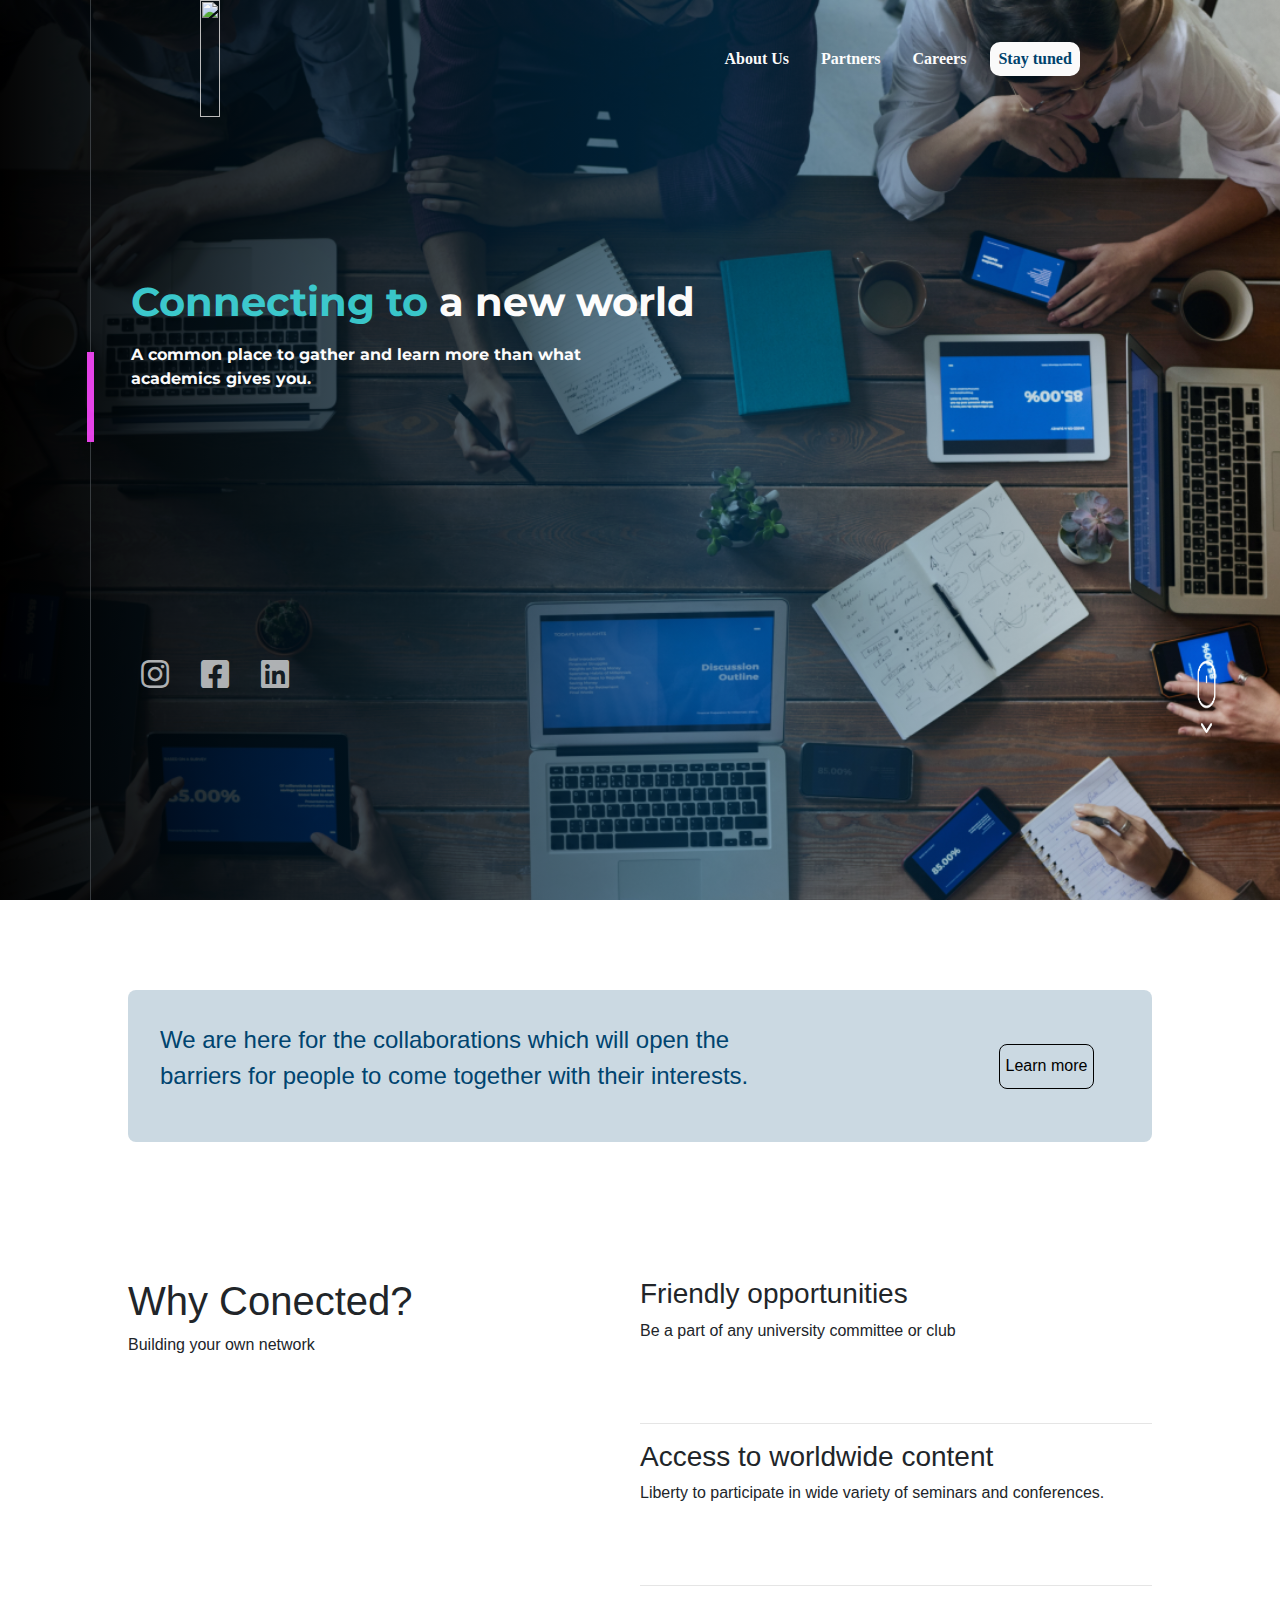
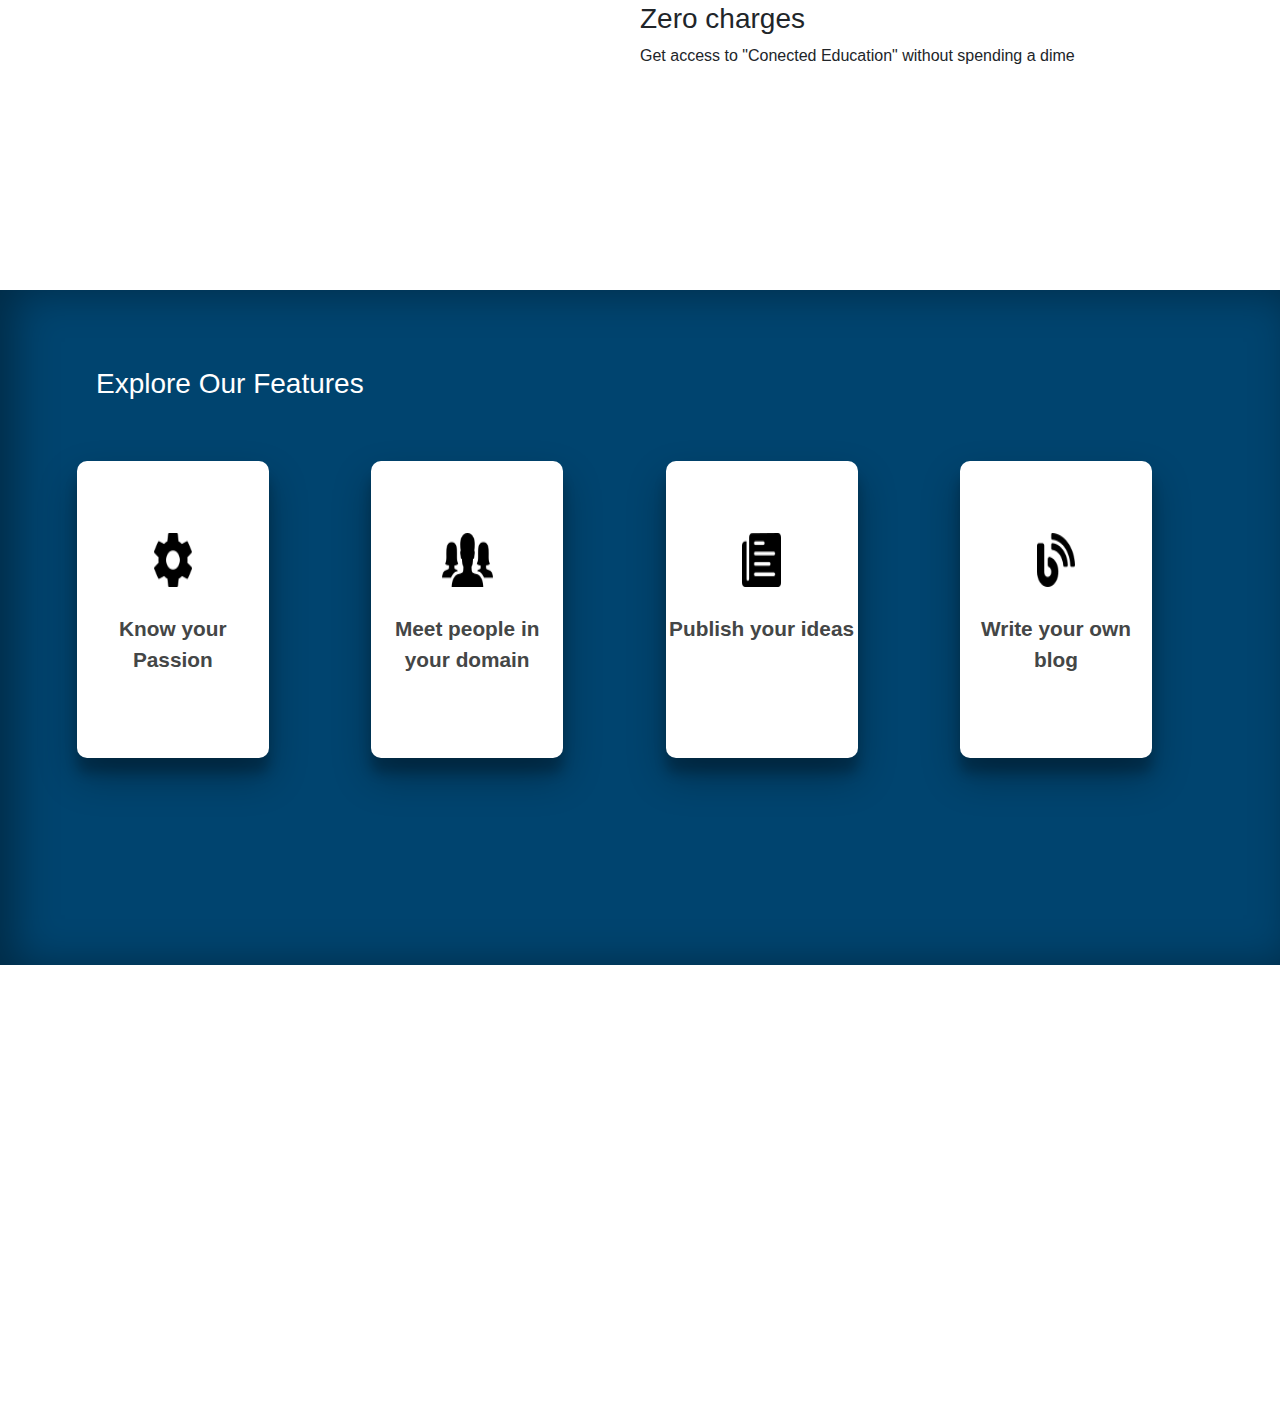
==== index.html @ a960a150 "Rename homepage.html to index.html" ====
<!DOCTYPE html>
<html lang="en">

<head>
    <meta charset="UTF-8">
    <meta http-equiv="X-UA-Compatible" content="IE=edge">
    <meta name="viewport" content="width=device-width, initial-scale=1.0">
    <link rel="stylesheet" href="./homepage.css">
    <link rel="stylesheet" href="https://maxcdn.bootstrapcdn.com/bootstrap/4.0.0/css/bootstrap.min.css" integrity="sha384-Gn5384xqQ1aoWXA+058RXPxPg6fy4IWvTNh0E263XmFcJlSAwiGgFAW/dAiS6JXm" crossorigin="anonymous">
    <link href="https://cdnjs.cloudflare.com/ajax/libs/font-awesome/5.13.0/css/all.min.css" rel="stylesheet">
    <title>Conected</title>
</head>

<body>

    <div class="landing">
        <div class="layer">
            <div class="vertical"></div>
            <div class="vert2"></div>
            <nav class="navbar_main">
                <div class="logo"><img src="./About us/conected logo W.png" alt="" srcset=""></div>
                <a href="#" class="toggle-button">
                    <span class="bar"></span>
                    <span class="bar"></span>
                    <span class="bar"></span>
                </a>
                <div class="art_links">
                    <ul>
                        <li><a href="#" class="not_btn">About Us</a></li>
                        <li><a href="#" class="not_btn">Partners</a></li>
                        <li><a href="#" class="not_btn">Careers</a></li>
                        <div class="stay-btn">
                            <li><a href="#">Stay tuned</a></li>
                        </div>
                    </ul>
                </div>
            </nav>

            <div class="connect">
                <p class="connecting"><span>Connecting to </span>a new world</p>

                <div class="connect2">
                    <p>A common place to gather and learn more than what academics gives you.</p>
                </div>
            </div>

            <div class="scroll">
                <div class="scrolling">
                    <a href="#why"><img src="./Conected Assests/Mouse-Scroll.gif" alt="scroll-gif"></a>
                </div>

                <div class="icons">
                    <a href=""><i class="fab fa-instagram fa-2x"></i></a>
                    <a href=""><i class="fab fa-facebook-square fa-2x"></i></a>
                    <a href="https://www.linkedin.com/company/conected-edu/"><i class="fab fa-linkedin fa-2x"></i></a>
                </div>
            </div>

        </div>
    </div>

    <div class="why" id="why">
        <div class="learn-box">
            <div class="collab">
                <p>We are here for the collaborations which will open the barriers for people to come together with their interests.
                </p>
            </div>

            <div class="learn-btn">
                <button>Learn more</button>
            </div>
        </div>

        <div class="box">
            <div class="one">
                <h1>Why Conected?</h1>
                <p>Building your own network</p>
            </div>
            <div class="two">
                <div class="first">
                    <h3>Friendly opportunities</h3>
                    <p>Be a part of any university committee or club</p> <br><br>
                    <hr>
                </div>
                <div class="second">
                    <h3>Access to worldwide content</h3>
                    <p>Liberty to participate in wide variety of seminars and conferences.</p> <br><br>
                    <hr>
                </div>
                <div class="third">
                    <h3>Zero charges</h3>
                    <p>Get access to "Conected Education" without spending a dime</p>
                </div>
            </div>
        </div>
    </div>

    <div class="cards-section">
        <div class="explore">
            <h3>Explore Our Features</h3>
        </div>

        <div class="cards">
            <div class="card1">
                <img src="./Conected Assests/passion.png" alt="...">
                <p>Know your Passion</p>
            </div>

            <div class="card1">
                <img src="./Conected Assests/people.png" alt="..." class="people" id="people">
                <p>Meet people in your domain</p>
            </div>

            <div class="card1">
                <img src="./Conected Assests/ideas.png" alt="...">
                <p>Publish your ideas</p>
            </div>

            <div class="card1">
                <img src="./Conected Assests/blog.png" alt="...">
                <p class="blog-txt">Write your own blog</p>
            </div>
        </div>
    </div>

    <div class="trial"></div>

    <script>
        const toggleButton = document.getElementsByClassName('toggle-button')[0]
        const navbarLinks = document.getElementsByClassName('art_links')[0]

        toggleButton.addEventListener('click', () => {
            navbarLinks.classList.toggle('active')
        })
    </script>
</body>

</html>
---- homepage.css ----
@import url("https://fonts.googleapis.com/css2?family=Montserrat&display=swap");
* {
    box-sizing: border-box;
}

html {
    scroll-behavior: smooth;
}

body {
    margin: 0;
    padding: 0;
}


/* Landing Page */

.landing {
    min-height: 100vh;
    max-height: 100vh;
    max-width: 100vw;
    background: url(./Conected\ Assests/banner.png) center no-repeat;
    background-size: cover;
}

.layer {
    background: transparent linear-gradient(90deg, #000000 0%, #00446f86 56%, #80808000 100%) 0% 0% no-repeat padding-box;
    opacity: 0.98;
    min-height: 100vh;
    max-height: 100vh;
}

.vertical {
    position: absolute;
    border-left: 1px solid #363B3F;
    height: 100vh;
    margin-left: 7vw;
}

.vert2 {
    position: absolute;
    border-left: 7px solid #e843eb;
    height: 10vh;
    margin-left: 6.8vw;
    margin-top: 22rem;
}

.navbar_main {
    display: flex;
    position: relative;
    justify-content: space-around;
    align-items: center;
    background-color: transparent;
    color: white;
    gap: 6rem;
    opacity: 1;
}

.logo {
    height: 13vh;
}

.logo img {
    height: 13vh;
    width: 100%;
    opacity: 1;
}

.art_links {
    height: 100%;
}

.art_links ul {
    display: flex;
    margin: 0;
    padding: 0;
}

.art_links li {
    list-style: none;
    height: min-content;
}

.art_links li a {
    display: block;
    text-decoration: none;
    color: white;
    padding: 0.5rem;
    text-align: center;
    font: normal normal bold 1rem Segoe UI;
    letter-spacing: 0px;
    color: #ffffff;
    opacity: 1;
}

.not_btn {
    margin-right: 1rem;
}

.art_links .not_btn:hover {
    background-color: #555;
}

.toggle-button {
    position: absolute;
    top: 0.75rem;
    right: 1rem;
    display: none;
    flex-direction: column;
    justify-content: space-around;
    width: 30px;
    height: 21px;
    margin-top: 30px;
}

.toggle-button .bar {
    height: 3px;
    width: 100%;
    background-color: white;
    border-radius: 10px;
}

.stay-btn {
    display: flex;
    align-items: center;
    justify-content: center;
    border-radius: 10px;
    height: 100%;
    background-color: white;
    /* margin-left: 2rem; */
}

.stay-btn li a {
    color: #00446f;
}

.connect {
    margin-top: 10rem;
    opacity: 1;
    color: white;
    padding-left: 10.2vw;
}

.connecting {
    text-align: left;
    font: normal normal bold 40px/49px Montserrat;
    letter-spacing: 0px;
    opacity: 1;
}

.connecting span {
    color: #39c8cc;
}

.connect2 {
    text-align: left;
    font: normal normal bold 1.28vw/1.5rem Montserrat;
    letter-spacing: 0;
    opacity: 1;
    width: 40vw;
}

.scroll {
    display: inline-flex;
}

.scroll img {
    margin: 26.7vh 0 0 90vw;
    height: 14vh;
    width: 8.5vw;
}

.icons {
    display: inline-flex;
    position: absolute;
    margin: 28vh 0 0 11vw;
}

.icons a {
    color: #b0b3b6;
    margin-right: 2rem;
}

.why {
    height: 100vh;
}

.learn-box {
    display: flex;
    margin: 10vh auto 0 auto;
    padding: 2rem;
    background-color: #cbd9e2;
    font: normal normal normal Segoe UI;
    font-size: 1.5rem;
    color: #00446f;
    width: 80vw;
    border-radius: 8px;
    opacity: 1;
}

.learn-btn {
    width: 25vw;
    display: flex;
    justify-content: right;
    align-items: center;
}

.learn-box button {
    border: 1px solid #000000;
    border-radius: 8px;
    background-color: #cbd9e2;
    font-size: 1rem;
    height: 5vh;
    opacity: 1;
}

.collab {
    width: 48vw;
}

.box {
    display: grid;
    grid-template-columns: 1fr 1fr;
    margin: 15vh 10vw 0 10vw;
}

.explore {
    padding: 6vw 0 3vh 7.5vw;
}

.cards-section {
    background: #00446f 0% 0% no-repeat padding-box;
    box-shadow: inset 14px 1px 43px #00000060;
    opacity: 1;
    color: white;
    height: 75vh;
}

.cards {
    display: flex;
}

.card1 {
    background-color: white;
    width: 15vw;
    height: 33vh;
    border-radius: 10px;
    margin: 2vw 2vw 0 6vw;
    box-shadow: rgba(0, 0, 0, 0.3) 0px 19px 38px, rgba(0, 0, 0, 0.22) 0px 15px 12px;
}

.card1 p {
    text-align: center;
    font: normal normal medium 5rem/5px Montserrat;
    font-size: 1.3rem;
    font-weight: bold;
    letter-spacing: 0px;
    color: #444646;
    opacity: 1;
}

.card1 img {
    height: 6vh;
    width: 3vw;
    margin: 8vh 6vw 2vw 6vw;
}

.card1 .people {
    width: 4vw;
    margin: 8vh 6vw 2vw 5.5vw;
}

.trial {
    height: 50vh;
}


/* Media Queries */

@media (max-width: 1010px) {
    .navbar_main {
        flex-direction: column;
        align-items: flex-start;
    }
    .toggle-button {
        display: flex;
    }
    .art_links {
        display: none;
        width: 100%;
    }
    .art_links ul {
        width: 100%;
        flex-direction: column;
    }
    .art_links ul li {
        width: 100%;
        text-align: center;
    }
    .art_links ul li a {
        text-align: right;
    }
    /* .navbar-links ul li a {
        padding: 0.5rem 1rem;
    } */
    .art_links.active {
        display: flex;
    }
    .stay-btn {
        width: max-content;
        margin-left: auto;
    }
    .logo {
        margin-left: 3rem;
    }
}

@media (max-width: 1150px) {
    .connect2 p {
        font-size: 1.5rem;
    }
}

@media (max-width: 590px) {
    .body {
        min-width: 100vw;
    }
    .connect {
        margin-top: 10vh;
    }
    .vertical {
        display: none;
    }
    .vert2 {
        display: none;
    }
    .navbar .brand-logo img {
        margin-left: -16.5rem;
    }
    .navbar-links li a {
        text-align: center;
        margin-left: -8vw;
    }
    .navbar-links ul li button {
        margin-left: -8vw;
    }
    .toggle-button {
        margin-right: 3rem;
    }
    .cards-section {
        height: 170vh;
    }
    .cards {
        display: flex;
        flex-direction: column;
    }
    .card1 {
        margin: auto;
        width: 50%;
        margin-bottom: 4vh;
    }
    #people {
        width: 25vw;
        margin-left: 12.5vw;
    }
    .card1 img {
        display: block;
        margin-left: 17vw;
        width: 30%;
        height: 30%;
    }
    .scroll img {
        margin-left: 80vw;
        height: 15vh;
        width: 19vw;
        margin-top: 10vh;
    }
    .scroll .icons {
        margin-top: 15vh;
    }
    .connect2 p {
        width: 80vw;
    }
    .brand-logo img {
        margin-left: -15vw;
    }
    .toggle-button {
        right: 0;
    }
    .learn-box {
        display: flex;
        flex-direction: column;
    }
    .learn-box p {
        margin-left: -2vw;
        width: 70vw;
        text-align: center;
    }
    .learn-btn {
        width: 70%;
    }
    .learn-btn button {
        width: 60%;
        height: 50%;
        display: block;
        margin-left: -30vw;
        margin-right: 0;
    }
    .why {
        height: max-content;
        margin-bottom: 3rem;
    }
    .box {
        display: flex;
        flex-direction: column;
    }
    .one {
        margin: auto;
        margin-top: -10vh;
        margin-bottom: 5vh;
    }
    .two {
        text-align: center;
    }
    /* .explore {
        margin-left: 22.5vw;
    } */
    .explore h3 {
        text-align: center;
    }
}

@media (min-width: 590px) and (max-width: 912px) {
    .vertical {
        display: none;
    }
    .vert2 {
        display: none;
    }
    .navbar .brand-logo img {
        margin-left: -6vw;
    }
    .scroll>.icons {
        margin-top: 50vh;
    }
    .scroll .scrolling a img {
        margin-top: 45vh;
        margin-left: 80vw;
        height: 15vh;
        width: 17vw;
    }
    .navbar-links ul li a {
        margin-left: -5vw;
    }
    .navbar-links ul li button {
        margin-left: -5vw;
    }
    .connect2 {
        width: 70%;
    }
    .connect2 p {
        font-size: 1.8rem;
        line-height: 2.3rem;
    }
    .why {
        height: 70vh;
    }
    .cards {
        width: 25vw;
    }
}

@media (min-width: 760px) and (max-width: 820px) {
    .scroll .icons {
        margin-top: 30vh;
    }
    .scroll .scrolling a img {
        margin-top: 25vh;
    }
    .why {
        height: 87vh;
    }
    .cards-section {
        height: max-content;
    }
    .explore h3 {
        text-align: center;
    }
    .cards {
        display: flex;
        flex-direction: column;
        margin: auto;
    }
    .card1 {
        width: 50vw;
        margin-left: -11vw;
        margin-bottom: 2rem;
    }
    .card1 p {
        font-size: 2rem;
    }
    .card1 img {
        width: 20vw;
        height: 10vh;
        margin-left: 14vw;
        margin-bottom: 5rem;
    }
    #people {
        width: 20vw;
        height: 10vh;
        margin-left: 14vw;
        margin-bottom: 2rem;
    }
}

@media (max-width: 395px) {
    .why {
        height: max-content;
        margin-bottom: 2rem;
    }
    .learn-btn {
        width: 100%;
        margin-left: -3rem;
    }
    .toggle-button {
        margin-top: 1.5rem;
        margin-right: 2rem;
    }
}

@media (min-width: 590px) and (max-width: 760px) {
    .scrolling {
        margin-top: -20vh;
    }
    .scroll .icons {
        margin-top: 28vh;
    }
    .why {
        height: max-content;
        margin-bottom: 2rem;
    }
    .explore h3 {
        text-align: center;
    }
    .cards-section {
        height: max-content;
        padding-bottom: 3rem;
    }
    .cards {
        display: flex;
        flex-direction: column;
        margin: auto;
    }
    .card1 {
        width: 50vw;
        margin-left: -11vw;
        margin-bottom: 2rem;
    }
    .card1 p {
        font-size: 2rem;
    }
    .card1 img {
        width: 20vw;
        height: 10vh;
        margin-left: 14vw;
        margin-bottom: 5rem;
    }
    #people {
        width: 20vw;
        height: 10vh;
        margin-left: 14vw;
        margin-bottom: 2rem;
    }
    .blog-txt {
        margin-top: -1.5rem;
    }
}

@media (min-width: 820px) and (max-width: 1100px) {
    .explore h3 {
        text-align: center;
    }
    .cards-section {
        height: max-content;
        padding-bottom: 3rem;
    }
    .cards {
        display: flex;
        flex-direction: column;
        margin: auto;
    }
    .card1 {
        width: 50vw;
        margin-left: -11vw;
        margin-bottom: 2rem;
    }
    .card1 p {
        font-size: 2rem;
    }
    .card1 img {
        width: 20vw;
        height: 10vh;
        margin-left: 14vw;
        margin-bottom: 5rem;
    }
    #people {
        width: 20vw;
        height: 10vh;
        margin-left: 14vw;
        margin-bottom: 2rem;
    }
}
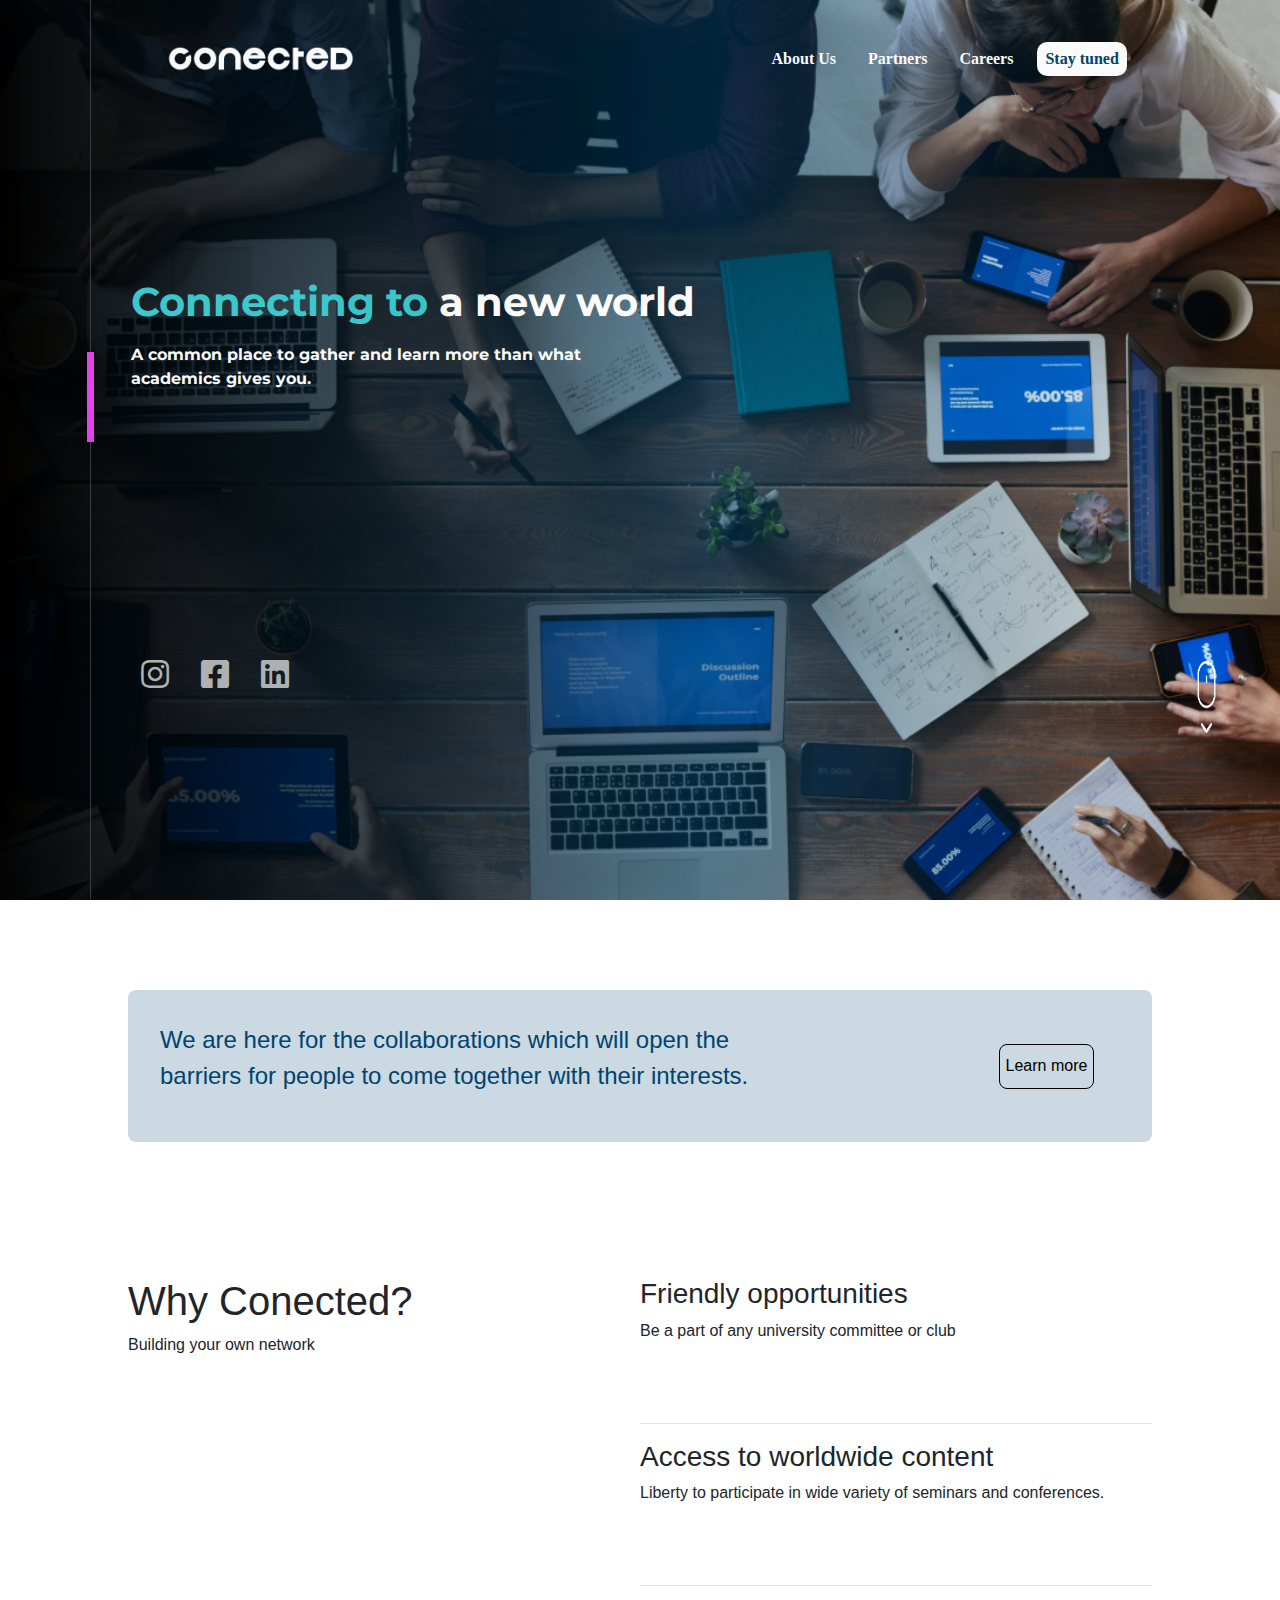
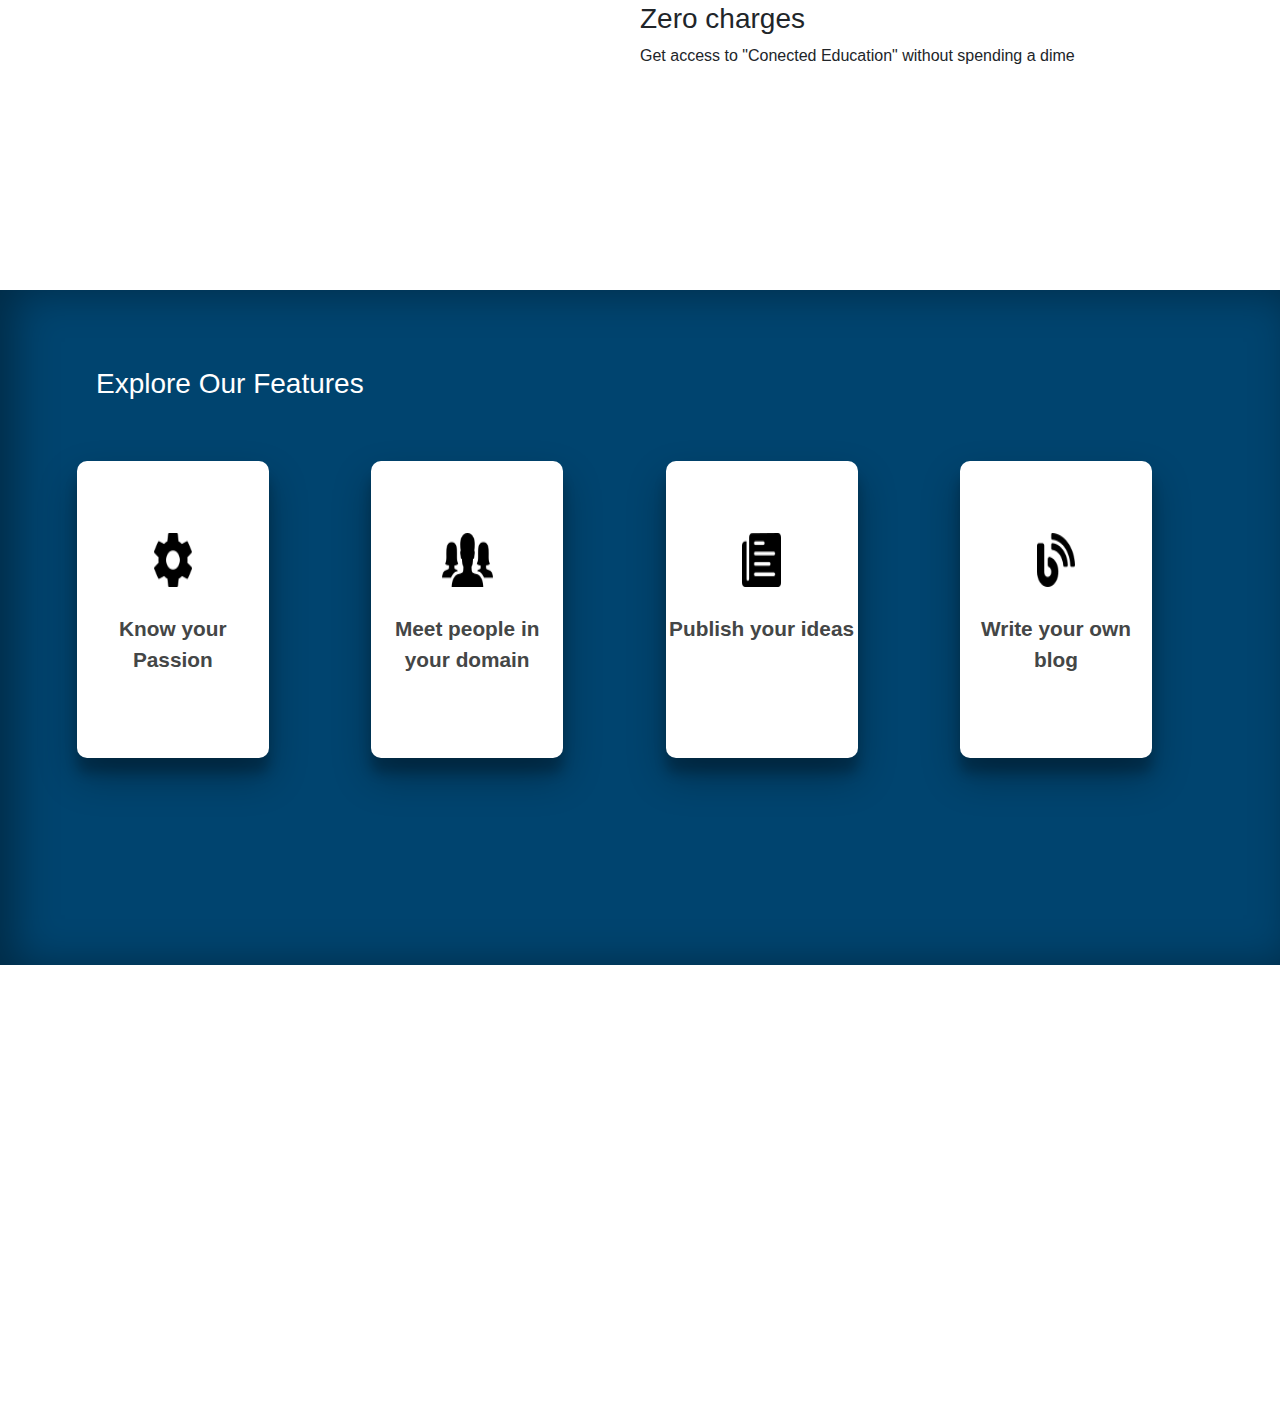
==== commit fae9031f: "Update index.html" ====
--- a/index.html
+++ b/index.html
@@ -18,7 +18,7 @@
             <div class="vertical"></div>
             <div class="vert2"></div>
             <nav class="navbar_main">
-                <div class="logo"><img src="./About us/conected logo W.png" alt="" srcset=""></div>
+                <div class="logo"><img src="./Conected Assests/conected logo W.png" alt="" srcset=""></div>
                 <a href="#" class="toggle-button">
                     <span class="bar"></span>
                     <span class="bar"></span>
